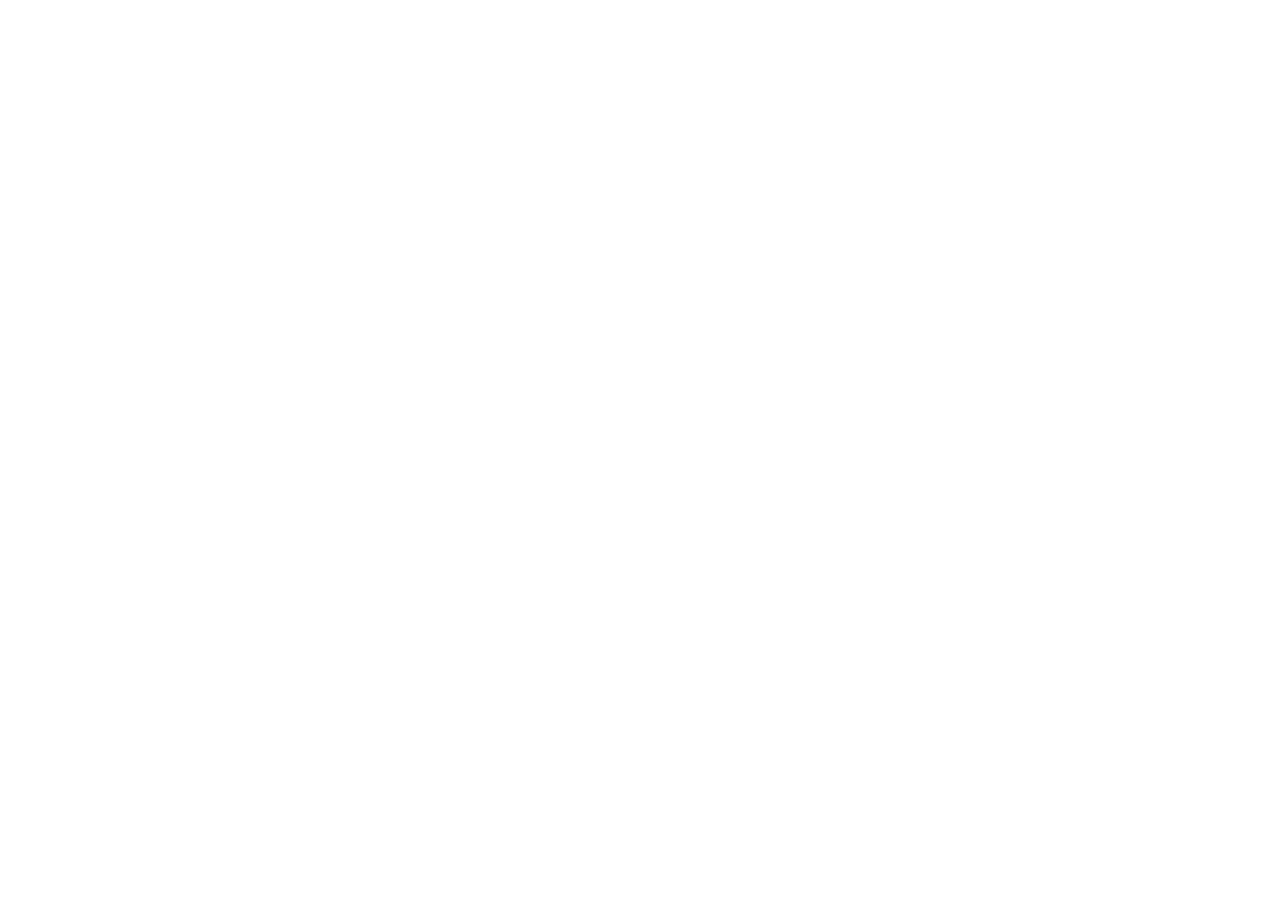
==== plus/index.html @ 6188593c "html, css and js files created for weather app" ====
<!DOCTYPE html>
<html lang="en">
  <head>
    <meta charset="UTF-8" />
    <meta http-equiv="X-UA-Compatible" content="IE=edge" />
    <meta name="viewport" content="width=device-width, initial-scale=1.0" />
    <link rel="stylesheet" href="src/main.css" />
    <!-- CSS only -->
    <link
      href="https://cdn.jsdelivr.net/npm/bootstrap@5.1.3/dist/css/bootstrap.min.css"
      rel="stylesheet"
      integrity="sha384-1BmE4kWBq78iYhFldvKuhfTAU6auU8tT94WrHftjDbrCEXSU1oBoqyl2QvZ6jIW3"
      crossorigin="anonymous"
    />
    <title>Weather App</title>
  </head>
  <body>
    <script src="src/app.js"></script>
  </body>
</html>
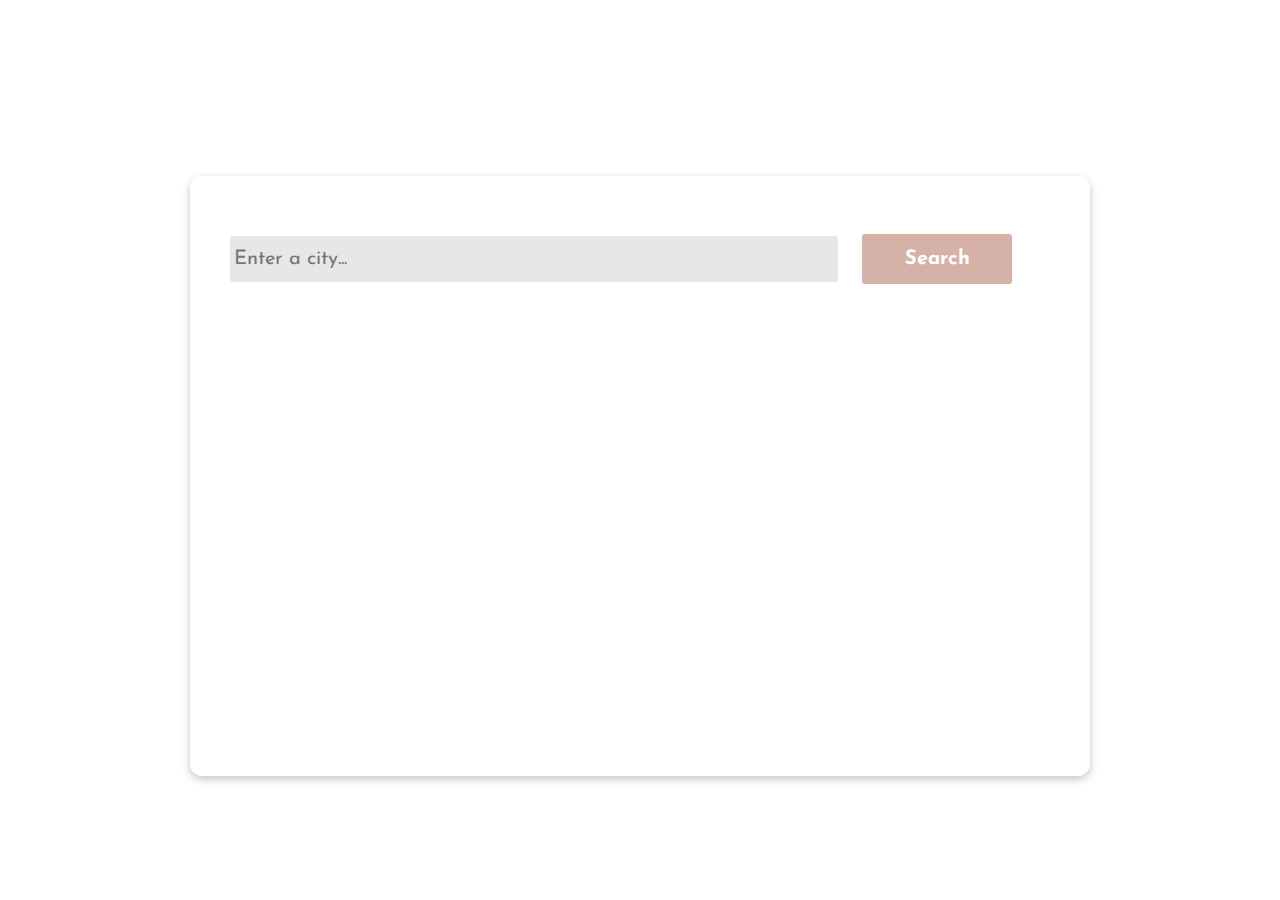
==== commit c51e8dcf: "background image , form and search button added" ====
--- a/plus/index.html
+++ b/plus/index.html
@@ -6,15 +6,24 @@
     <meta name="viewport" content="width=device-width, initial-scale=1.0" />
     <link rel="stylesheet" href="src/main.css" />
     <!-- CSS only -->
-    <link
+    <!--<link
       href="https://cdn.jsdelivr.net/npm/bootstrap@5.1.3/dist/css/bootstrap.min.css"
       rel="stylesheet"
       integrity="sha384-1BmE4kWBq78iYhFldvKuhfTAU6auU8tT94WrHftjDbrCEXSU1oBoqyl2QvZ6jIW3"
       crossorigin="anonymous"
-    />
+    />-->
     <title>Weather App</title>
   </head>
   <body>
+    <div class="container">
+      <div class="search-container">
+        <form action="#" class="search-form">
+          <label for="search"></label>
+          <input type="text" id="search" placeholder="Enter a city..." />
+        </form>
+        <button class="search-button">Search</button>
+      </div>
+    </div>
     <script src="src/app.js"></script>
   </body>
 </html>
--- a/plus/src/main.css
+++ b/plus/src/main.css
@@ -0,0 +1,57 @@
+@import url('https://fonts.googleapis.com/css2?family=Josefin+Sans:wght@300;400&display=swap');
+
+
+body {
+    background-image: url(/images/background.jpg);
+    background-size: cover;
+}
+
+input {
+    width: 600px;
+    margin-left: 2em;
+    margin-top: 3em;
+    height: 40px;
+    background-color: rgb(173,177,182, 0.3);
+    border-radius: 3px;
+    border-color: transparent;
+    font-size: 20px;
+    font-family:'Josefin Sans';
+}
+
+.container {
+    display: block;
+    margin: 0 auto;
+    margin-top: 11em;
+    height: 600px;
+    max-width: 900px;
+    background: #fff;
+    box-shadow: rgba(0, 0, 0, 0.24) 0px 3px 8px;
+    border-radius: 12px;
+}
+
+.search-container {
+    display: inline;
+    text-align: center;
+}
+
+
+.search-form {
+    display: inline;
+
+}
+
+.search-button {
+    font-size: 20px;
+    font-weight: bold;
+    color: white;
+    height: 50px;
+    width: 150px;
+    margin-left: 1em;
+    border-radius: 3px;
+    border-color: transparent;
+    background-color: #D6B1A7;
+    cursor: pointer;
+    font-family: 'Josefin Sans';
+    font-weight: bold;
+}
+
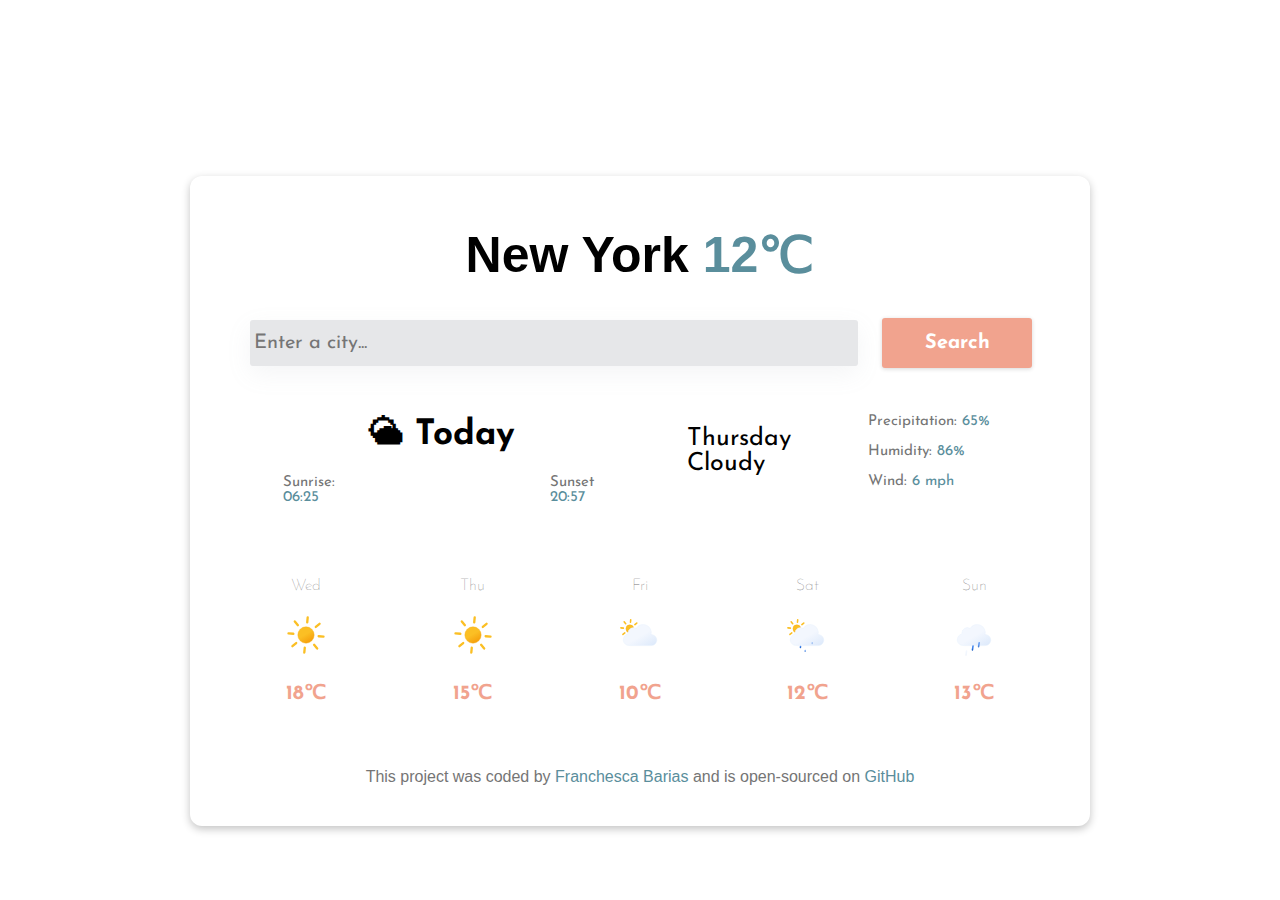
==== commit 5efc25b2: "footer added" ====
--- a/plus/index.html
+++ b/plus/index.html
@@ -5,17 +5,14 @@
     <meta http-equiv="X-UA-Compatible" content="IE=edge" />
     <meta name="viewport" content="width=device-width, initial-scale=1.0" />
     <link rel="stylesheet" href="src/main.css" />
-    <!-- CSS only -->
-    <!--<link
-      href="https://cdn.jsdelivr.net/npm/bootstrap@5.1.3/dist/css/bootstrap.min.css"
-      rel="stylesheet"
-      integrity="sha384-1BmE4kWBq78iYhFldvKuhfTAU6auU8tT94WrHftjDbrCEXSU1oBoqyl2QvZ6jIW3"
-      crossorigin="anonymous"
-    />-->
+
     <title>Weather App</title>
   </head>
   <body>
     <div class="container">
+      <h1>New York
+        <span class="numbers"><span id="twelve">12℃</span></span>
+      </h1>
       <div class="search-container">
         <form action="#" class="search-form">
           <label for="search"></label>
@@ -23,6 +20,79 @@
         </form>
         <button class="search-button">Search</button>
       </div>
+      <section class="info">
+        <div class="first-container">
+          <p>
+            <span id="sunrise"
+              >Sunrise:
+              <br />
+
+              <span class="numbers">06:25</span>
+              <br />
+            </span>
+          </p>
+          <p>
+            <span id="today"
+              > 🌥 Today
+              <br />
+            </span>
+          </p>
+          <p>
+            <span id="sunset"
+              >Sunset
+              <br />
+              <span class="numbers">20:57</span>
+            </span>
+          </p>
+        </div>
+        <div class="second-container">
+          <div class="date">
+            <p>
+              <span id="current-day">
+              Thursday
+              <br />
+              Cloudy
+              </span>
+              <br>
+            </p>
+          </div>
+          <div class="other-info">
+            <p>Precipitation: <span class="numbers">65%</span></p>
+            <p>Humidity: <span class="numbers">86%</span></p>
+            <p>Wind: <span class="numbers">6 mph</span</p>
+          </div>
+        </div>
+      </section>
+      <section class="weather">
+        <div class="one">
+          <p>Wed</p>
+          <img src="images/clear-day.svg" alt="sunny">
+          <p><span class="degrees">18℃</span></p>
+        </div>
+        <div class="two">
+          <p>Thu</p>
+          <img src="images/clear-day.svg" alt="sunny">
+          <p><span class="degrees">15℃ </span></p>
+        </div>
+        <div class="three">
+          <p>Fri</p>
+          <img src="images/partly-cloudy-day.svg" alt="sunny">
+          <p><span class="degrees">10℃</span></p>
+        </div>
+        <div class="fourth">
+          <p>Sat</p>
+          <img src="images/partly-cloudy-day-drizzle.svg" alt="sunny">
+          <p><span class="degrees">12℃</span></p>
+        </div>
+        <div class="fifth">
+          <p>Sun</p>
+          <img src="images/rain.svg" alt="sunny">
+          <p><span class="degrees">13℃</span></p>
+        </div>
+      </section>
+      <footer>
+        This project was coded by <span id="name">Franchesca Barias</span> and is open-sourced on <a href=">https://github.com/chescab" id="github"> GitHub</a>
+      </footer>
     </div>
     <script src="src/app.js"></script>
   </body>
--- a/plus/src/main.css
+++ b/plus/src/main.css
@@ -6,23 +6,33 @@
     background-size: cover;
 }
 
+h1 {
+    display: block;
+    padding-top: 1em;
+    font-size: 50px;
+    text-align: center;
+    font-family: Arial, Helvetica, sans-serif;
+    font-weight: bolder;
+    color: #000000;
+}
+
 input {
     width: 600px;
-    margin-left: 2em;
-    margin-top: 3em;
+    margin-left: 3em;
     height: 40px;
     background-color: rgb(173,177,182, 0.3);
     border-radius: 3px;
     border-color: transparent;
     font-size: 20px;
-    font-family:'Josefin Sans';
+    font-family: 'Josefin Sans';
+    box-shadow: rgba(149, 157, 165, 0.1) 0px 8px 24px;
 }
 
 .container {
     display: block;
     margin: 0 auto;
     margin-top: 11em;
-    height: 600px;
+    height: 650px;
     max-width: 900px;
     background: #fff;
     box-shadow: rgba(0, 0, 0, 0.24) 0px 3px 8px;
@@ -32,6 +42,7 @@
 .search-container {
     display: inline;
     text-align: center;
+    
 }
 
 
@@ -46,12 +57,123 @@
     color: white;
     height: 50px;
     width: 150px;
+    font-family: 'Josefin Sans';
     margin-left: 1em;
     border-radius: 3px;
     border-color: transparent;
-    background-color: #D6B1A7;
-    cursor: pointer;
-    font-family: 'Josefin Sans';
+    background-color: #f1a38e;
     font-weight: bold;
+    transition: all 200ms ease-in-out;
+    box-shadow: rgba(0, 0, 0, 0.16) 0px 1px 4px;
 }
 
+.search-button:hover {
+    opacity: 90%;
+}
+
+.info {
+    display: flex;
+    justify-content: space-around;
+    margin-left: 3em;
+    margin-top: 1em;
+    font-family: 'Josefin Sans';
+    width: 800px;
+}
+
+.first-container {
+    display: flex;
+    justify-content: space-evenly;
+    width: 380px;
+    height: 130px;
+   
+    border-radius: 3px;
+    
+}
+
+.second-container {
+    display: flex;
+    justify-content: space-around;
+    width: 380px;
+    
+  
+}
+
+#today {
+    font-size: 35px;
+    color: #000000;
+    font-weight: bolder;
+    margin: 0 auto;
+    display: block;
+    margin-top: 13px;
+}
+
+#sunrise,
+#sunset {
+    font-size: 15px;
+    margin: 0 auto;
+    display: block;
+    margin-top: 5em;
+    color: #757575;
+}
+
+
+#current-day {
+    color: #000000;
+}
+.numbers {
+    color: #5a8e9c;
+}
+
+.date {
+    font-size: 25px;
+    color: #757575;
+    display: block;
+    margin-top: 0.7em;
+}
+
+.other-info {
+    margin-top: 15px;
+    font-size: 15px;
+    color: #757575;
+}
+
+.weather {
+    display: flex;
+    justify-content: space-around;
+    padding: 2em;
+    padding-top: 3em;
+    text-align: center;
+    font-family: 'Josefin Sans';
+    font-weight: lighter;
+    color: #757575;
+}
+
+.degrees {
+    color:#f1a38e;
+    font-weight: bold;
+    font-size: 20px;
+    position: relative;
+}
+
+img {
+    margin: 0;
+    width: 50px;
+    height: 50px;
+}
+
+footer {
+    display: block;
+    text-align: center;
+    font-family: Arial, Helvetica, sans-serif;
+    margin: 1em;
+    color: #757575;
+}
+
+#name {
+    color:#5a8e9c;
+}
+
+#github {
+text-decoration: none;
+color: #5a8e9c;
+}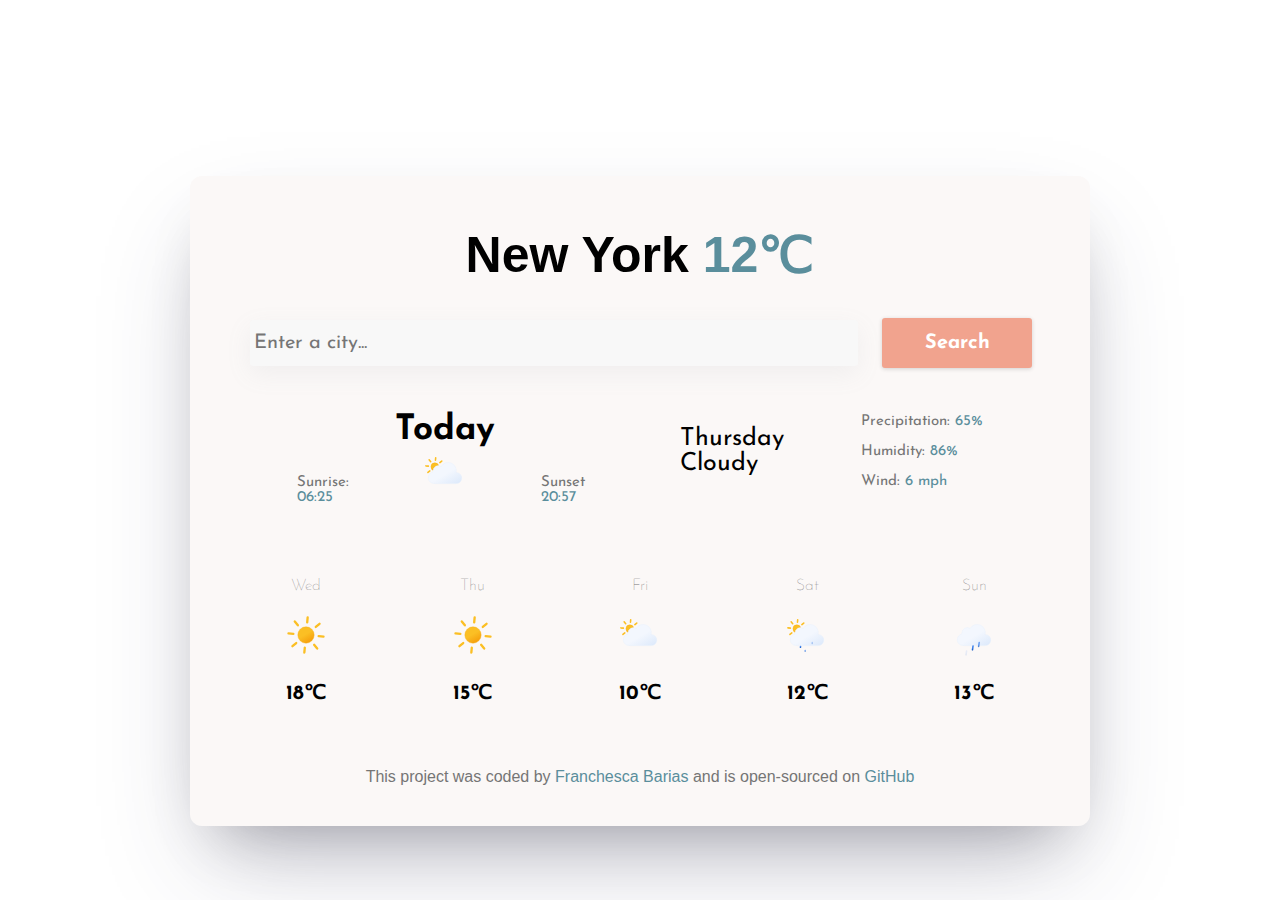
==== commit 14777fba: "party-cloudy icon added & container bg changed" ====
--- a/plus/index.html
+++ b/plus/index.html
@@ -33,8 +33,9 @@
           </p>
           <p>
             <span id="today"
-              > 🌥 Today
+              > Today
               <br />
+            <img src="images/partly-cloudy-day.svg" alt="partly-cloudy" id="partly-cloudy">
             </span>
           </p>
           <p>
--- a/plus/src/main.css
+++ b/plus/src/main.css
@@ -20,7 +20,7 @@
     width: 600px;
     margin-left: 3em;
     height: 40px;
-    background-color: rgb(173,177,182, 0.3);
+    background-color: rgb(242,247,253, 0.3);
     border-radius: 3px;
     border-color: transparent;
     font-size: 20px;
@@ -34,8 +34,8 @@
     margin-top: 11em;
     height: 650px;
     max-width: 900px;
-    background: #fff;
-    box-shadow: rgba(0, 0, 0, 0.24) 0px 3px 8px;
+    background-color: rgb(237,218,213, 0.2);
+    box-shadow: rgba(255, 255, 255, 0.1) 0px 1px 1px 0px inset, rgba(50, 50, 93, 0.25) 0px 50px 100px -20px, rgba(0, 0, 0, 0.3) 0px 30px 60px -30px;
     border-radius: 12px;
 }
 
@@ -74,10 +74,12 @@
 .info {
     display: flex;
     justify-content: space-around;
-    margin-left: 3em;
+    margin-left: 3.5em;
     margin-top: 1em;
     font-family: 'Josefin Sans';
-    width: 800px;
+    width: 780px;
+    border-radius: 10px;
+
 }
 
 .first-container {
@@ -149,7 +151,7 @@
 }
 
 .degrees {
-    color:#f1a38e;
+    color:#000000;
     font-weight: bold;
     font-size: 20px;
     position: relative;
@@ -159,6 +161,12 @@
     margin: 0;
     width: 50px;
     height: 50px;
+}
+
+#partly-cloudy {
+    text-align: center;
+    display: block;
+    margin: 0 auto;
 }
 
 footer {
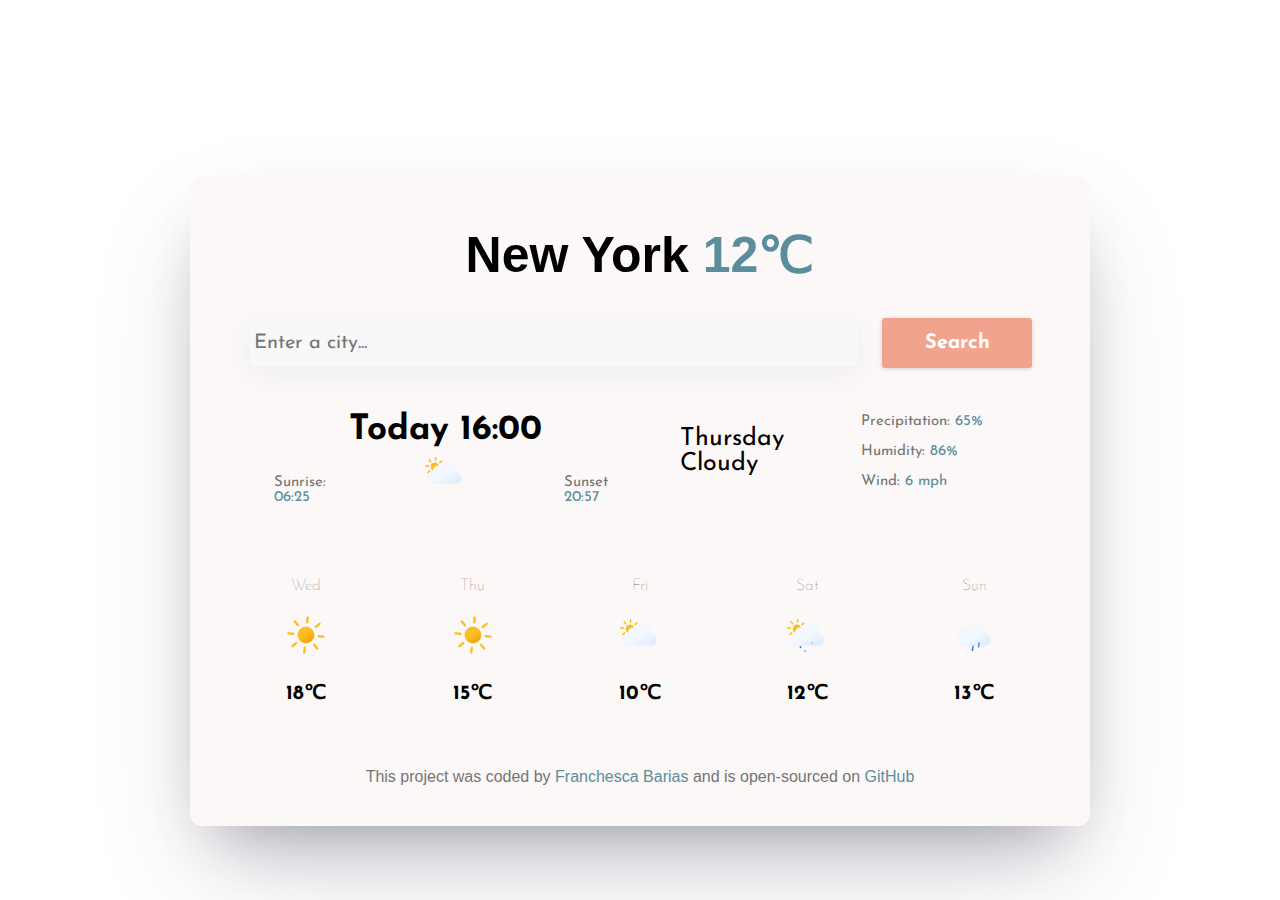
==== commit c3d6de44: "current time added" ====
--- a/plus/index.html
+++ b/plus/index.html
@@ -33,7 +33,7 @@
           </p>
           <p>
             <span id="today"
-              > Today
+              > Today <span id="time-now">16:00</span>
               <br />
             <img src="images/partly-cloudy-day.svg" alt="partly-cloudy" id="partly-cloudy">
             </span>
@@ -50,7 +50,7 @@
           <div class="date">
             <p>
               <span id="current-day">
-              Thursday
+              <span id="day">Thursday</span>
               <br />
               Cloudy
               </span>
